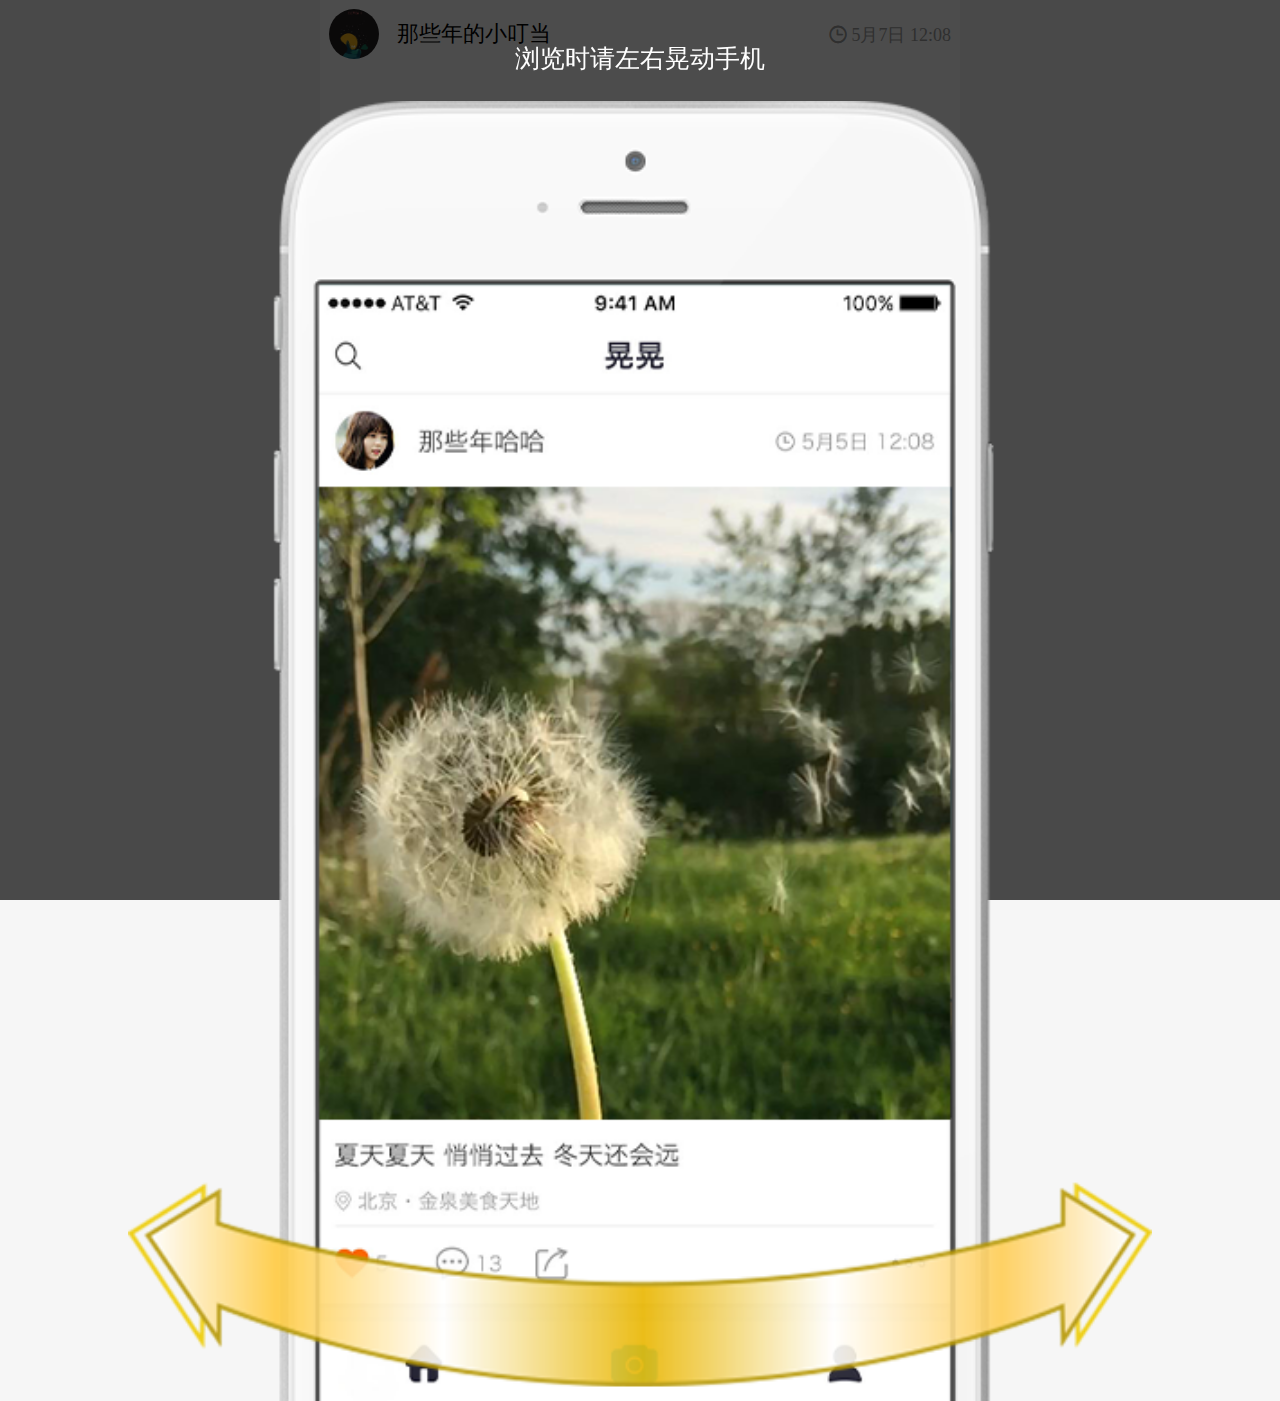
==== index.html @ 8414d69c "xxxfwsedf" ====
<!DOCTYPE html>
<html>

	<head>
		<meta charset="utf-8" />
		<meta content="width=device-width,initial-scale=1.0,maximum-scale=1.0,user-scalable=no" name="viewport">
		<meta content="yes" name="apple-mobile-web-app-capable">
		<meta content="black" name="apple-mobile-web-app-status-bar-style">
		<meta content="telephone=no" name="format-detection">
		<meta content="email=no" name="format-detection">
		<link rel="stylesheet" type="text/css" href="css/style.css" />
	</head>

	<body class="bk-grey">
		<div class="wrap">
			<div class="detail-header  clearfix">
				<div class="detail-header-mes">
					<div class="detail-header-mes-img img-circle">
						<img src="images/header.jpg" class="img-responsive">
					</div>
					那些年的小叮当
   				</div>
				<p class="detail-header-mes-time">
					<span class="iconfont icon-time"></span> 5月7日 12:08
				</p>
			</div>
			<div class="detail-canvasbox pr clearfix">
				<canvas id="canvas" class="canvas" width="" height=""></canvas>
				<div class="pa loadingbox" id="loadingbox">
					<img src="http://7xl619.com1.z0.glb.clouddn.com/load.gif?timer=2016" class="img-responsive">
				</div>
			</div>
			<div class="detail-title">
				<h1>夏天过去了 ，秋天马上就要来了</h1>
				<p><span class="iconfont icon-position"></span>北京·金泉美食天地</p>
			</div>
			<div class="blank1"></div>
			<div class="comments-list clearfix">
				<h2 class="comments-number">评论4</h2>
				<ul>
					<li class="clearfix">
						<div class="col-xs-2">
							<div class="comments-head-img img-circle"><img src="images/header.jpg" alt="" class="img-responsive" /></div>
						</div>
						<div class="col-xs-10">
							<div class="comments-header">
								<h3>农夫三全</h3>
								<time>5-5 13:20</time>
							</div>
							<p>哎呦，不错啊,我带我阿斯顿和覅对方hi豆腐花覅好地方安徽被查出的</p>
						</div>
					</li>
					<li class="clearfix">
						<div class="col-xs-2">
							<div class="comments-head-img img-circle"><img src="images/header.jpg" alt="" class="img-responsive" /></div>
						</div>
						<div class="col-xs-10">
							<div class="comments-header">
								<h3>农夫三全</h3>
								<time>5-5 13:20</time>
							</div>
							<p>哎呦，不错啊,我带我阿斯顿和覅对方hi豆腐花覅好地方安徽被查出的</p>
						</div>
					</li>
					<li class="clearfix">
						<div class="col-xs-2">
							<div class="comments-head-img img-circle"><img src="images/header.jpg" alt="" class="img-responsive" /></div>
						</div>
						<div class="col-xs-10">
							<div class="comments-header">
								<h3>农夫三全</h3>
								<time>5-5 13:20</time>
							</div>
							<p>哎呦，不错啊,我带我阿斯顿和覅对方hi豆腐花覅好地方安徽被查出的</p>
						</div>
					</li>
					<li class="clearfix">
						<div class="col-xs-2">
							<div class="comments-head-img img-circle"><img src="images/header.jpg" alt="" class="img-responsive" /></div>
						</div>
						<div class="col-xs-10">
							<div class="comments-header">
								<h3>农夫三全<span>回复</span>康师傅</h3>
								<time>5-5 13:20</time>
							</div>
							<p>哎呦，不错啊,我带我阿斯顿和覅对方hi豆腐花覅好地方安徽被查出的</p>
						</div>
					</li>
				</ul>
			</div>
			<div class="blank1"></div>
			<div class="down-btn footer-down-btn">
					立即下载
				</div>
				<div class="blank1"></div>
		</div>
		
		
		<!--<div class="fixed-footer pf">
			<div class="footer-box pr">
				<div class="footer-logo">
					<img src='images/footer_logo.png' class="img-responsive">
				</div>
				<h3>晃晃</h3>
				<p>换个角度发现不同</p>
				<div class="down-btn pa">
					立即下载
				</div>
			</div>

		</div>-->
  <script src="js/zeptoandtouch.js" type="text/javascript" charset="utf-8"></script>
  <script src="js/jquery.cookie.js" type="text/javascript"></script>
		<script type="text/javascript" src="js/orientation.js"></script>
		<script>
			var myimgarr = ["http://7xl619.com1.z0.glb.clouddn.com/sHVcBqxIZ7cC_0.jpg",
				"http://7xl619.com1.z0.glb.clouddn.com/sHVcBqxIZ7cC_1.jpg",
				"http://7xl619.com1.z0.glb.clouddn.com/sHVcBqxIZ7cC_2.jpg",
				"http://7xl619.com1.z0.glb.clouddn.com/sHVcBqxIZ7cC_3.jpg",
				"http://7xl619.com1.z0.glb.clouddn.com/sHVcBqxIZ7cC_4.jpg",
				"http://7xl619.com1.z0.glb.clouddn.com/sHVcBqxIZ7cC_5.jpg",
				"http://7xl619.com1.z0.glb.clouddn.com/sHVcBqxIZ7cC_6.jpg",
				"http://7xl619.com1.z0.glb.clouddn.com/sHVcBqxIZ7cC_7.jpg",
				"http://7xl619.com1.z0.glb.clouddn.com/sHVcBqxIZ7cC_8.jpg",
				"http://7xl619.com1.z0.glb.clouddn.com/sHVcBqxIZ7cC_9.jpg",
				"http://7xl619.com1.z0.glb.clouddn.com/sHVcBqxIZ7cC_10.jpg",
				"http://7xl619.com1.z0.glb.clouddn.com/sHVcBqxIZ7cC_11.jpg",
				"http://7xl619.com1.z0.glb.clouddn.com/sHVcBqxIZ7cC_12.jpg",
				"http://7xl619.com1.z0.glb.clouddn.com/sHVcBqxIZ7cC_13.jpg",
				"http://7xl619.com1.z0.glb.clouddn.com/sHVcBqxIZ7cC_14.jpg",
				"http://7xl619.com1.z0.glb.clouddn.com/sHVcBqxIZ7cC_15.jpg"
			]
			var imgarrshow = new imgArrShow(myimgarr)
			imgarrshow.init()
			var promptMes=new promptMes()
			promptMes.mobile.first()
		</script>

	</body>

</html>
---- css/style.css ----
*{margin: 0; padding: 0; font-family:verdana;
   /*处理BUG*/
    -webkit-tap-highlight-color: transparent;  
    -webkit-appearance: none;   
    }
a{ text-decoration: none;}
li{ list-style: none;}
a:hover{
  
}

/*全局设置字号*/
html{font-size:10px}
@media screen and (min-width:320px) and (max-width:375px){html{font-size:13px}}
@media screen and (min-width:376px) and (max-width:414px){html{font-size:15px}}
@media screen and (min-width:415px) {html{font-size:18px}}
/*开启硬件加速*/
.Ac{
   -webkit-transform: translate3d(0, 0, 0);
   -moz-transform: translate3d(0, 0, 0);
   -ms-transform: translate3d(0, 0, 0);
   transform: translate3d(0, 0, 0);
}

/*常用配置*/
.wrap{ max-width: 640px; margin: auto;}
.bk-grey{ background: #F6F6F6;}
.clearfix:after {
content: "."; 
display: block; 
height: 0; 
clear: both; 
visibility: hidden;
}
.hidden{ display: none;}
.clear{clear: both;}
.img-responsive{ display: block;max-width: 100%;height: auto; margin: auto;}
.img-circle{border-radius:50%}
.text-left{text-align:left}
.text-right{text-align:right}
.text-center{text-align:center}
.row {
  width: 100%;
  clear: both;
}
.blank05{ height: 0.5rem;clear: both; overflow: hidden;}
.blank1{ height: 1rem;clear: both; overflow: hidden;}
.blank2{ height: 2rem;clear: both; overflow: hidden;}
.bk-white{ background: #FFFFFF;}
.bkgray{ background: #f6f6f6;}
.color-red{color: #FF6666;}



.pr{ position: relative;}
.pa{ position: absolute;}
.pf{ position: fixed;}
.col-xs-1,.col-xs-10,.col-xs-11,.col-xs-12,.col-xs-2,.col-xs-3,.col-xs-4,.col-xs-5,.col-xs-6,.col-xs-7,.col-xs-8,.col-xs-9
{float:left}
.col-xs-12{width:100%}
.col-xs-11{width:91.66666667%}
.col-xs-10{width:83.33333333%}
.col-xs-9{width:75%}
.col-xs-8{width:66.66666667%}
.col-xs-7{width:58.33333333%}
.col-xs-6{width:50%}
.col-xs-5{width:41.66666667%}
.col-xs-4{width:33.33333333%}
.col-xs-3{width:25%}
.col-xs-2{width:16.66666667%}
.col-xs-1{width:8.33333333%}
.col-xs-offset-12 {margin-left: 100%;}
.col-xs-offset-11 {margin-left: 91.66666667%;}
.col-xs-offset-10 {margin-left: 83.33333333%;}
.col-xs-offset-9 {margin-left: 75%;}
.col-xs-offset-8 {margin-left: 66.66666667%;}
.col-xs-offset-7 {margin-left: 58.33333333%;}
.col-xs-offset-6 {margin-left: 50%;}
.col-xs-offset-5 {margin-left: 41.66666667%;}
.col-xs-offset-4 {margin-left: 33.33333333%;}
.col-xs-offset-3 {margin-left: 25%;}
.col-xs-offset-2 {margin-left: 16.66666667%;}
.col-xs-offset-1 {margin-left: 8.33333333%;}
.col-xs-offset-0 {margin-left: 0;}
h1,h2,h3,h4,h5,h6{ font-weight: normal; }

@font-face {font-family: "iconfont";
  src: url('../fonts/iconfont.ttf?t=146355770') format('truetype');/* chrome, firefox, opera, Safari, Android, iOS 4.2+*/
}

.iconfont {
  font-family:"iconfont" !important;
  font-size:16px;
  font-style:normal;
  -webkit-font-smoothing: antialiased;
  -webkit-text-stroke-width: 0.2px;
  -moz-osx-font-smoothing: grayscale;
}
.icon-time:before { content: "\e600"; }
.icon-position:before { content: "\e602"; }

.canvas {background: #fdfdfd;cursor: ew-resize;}
.loadingbox{  width: 100%;  height: 100%; top: 0px; left: 0px;  background: #fefefe; z-index: 101;}
.loadingbox img{ width: 20%; display: block; margin: 10rem  auto;}
#canvasbk{cursor: ew-resize; top: 0px;left: 0px; z-index: 100; width: 100%;}

.detail-header{ padding:0.5rem; background: #FFFFFF; }
.detail-header-mes .detail-header-mes-img  { width: 2.8rem; height:2.8rem ;  float: left; overflow: hidden; margin-right: 1rem;}
.detail-header-mes { line-height:2.8rem; font-size: 1.2rem; float: left;}
.detail-header-mes-time{ float: right; line-height: 2.8rem; color: #9f9f9f;}
.detail-header-mes-time span{ font-weight: bold; font-size: 1rem;}
 
 .detail-title { padding:0.5rem  0.5rem 0.7rem;background: #FFFFFF;}
.detail-title h1{ font-size: 1.2rem; line-height: 2.2rem;}
.detail-title p{ color: #9f9f9f;}
.detail-title  p span{ font-size: 0.9rem; }

.comments-list{ background: #FFFFFF;}
.comments-number{  padding: 0.5rem; line-height: 1.6rem; font-size: 1.2rem; border-bottom: #E0E0E0 solid 1px; }
.comments-list ul li { padding: 0.5rem 0rem; border-bottom: #E0E0E0 solid 1px;}
.comments-list ul li .comments-head-img{ width: 3.0rem; height: 3.0rem;  overflow: hidden; margin: auto;}
.comments-list ul li p {color: #414141; margin-top: 0.2rem;}
.comments-header h3{ line-height: 1.2rem; color: #414141; font-size: 1.1rem;}
.comments-header h3 span{ color: #9F9F9F;}
.comments-header time{font-size: 0.8rem; color: #9f9f9f; line-height:0.8rem ;}




 .fixed-footer{ background: url(../images/bk70.png); width: 100%; height: 4rem;  bottom: 0px;}
.footer-box{ width: 96%; max-width: 615px; margin: auto; padding: 0.5rem 2%;}
.footer-logo{ width: 3rem; height: 3rem; float: left; margin-right: 1rem;}
.footer-box h3{ color: #5189ff; font-size: 1.2rem; line-height: 1.8rem; }
.footer-box p { color: #FFFFFF; font-size: 0.9rem;}

.down-btn{  right: 10px; top: 0.7rem;   background: #5189ff;  color: #FFFFFF; height: 2.6rem; overflow: hidden; padding: 0px 1rem; line-height: 2.6rem;border-radius: 4px; }
.footer-down-btn{width: 30%; margin: auto;text-align: center;}

.mobile-fixed-promot-bk{ background: url(../images/bk70.png); width: 100%; height: 100%; top: 0px; z-index: 1000000;}

.mobile-fixed-promot-box { width: 100%; height: 100%; top: 0PX; z-index: 100000000;}
.mobile-fixed-promot-box h2{ font-size: 1.4rem; line-height: 2.6rem; margin: 2rem auto 1rem; text-align: center; color: #FFFFFF;} 
.mobile-fixed-promot-box img{  width: 80%; display: block; margin: auto;}
.mobile-fixed-promot-btn{ width:  26%; margin:2rem auto; text-align: center;}
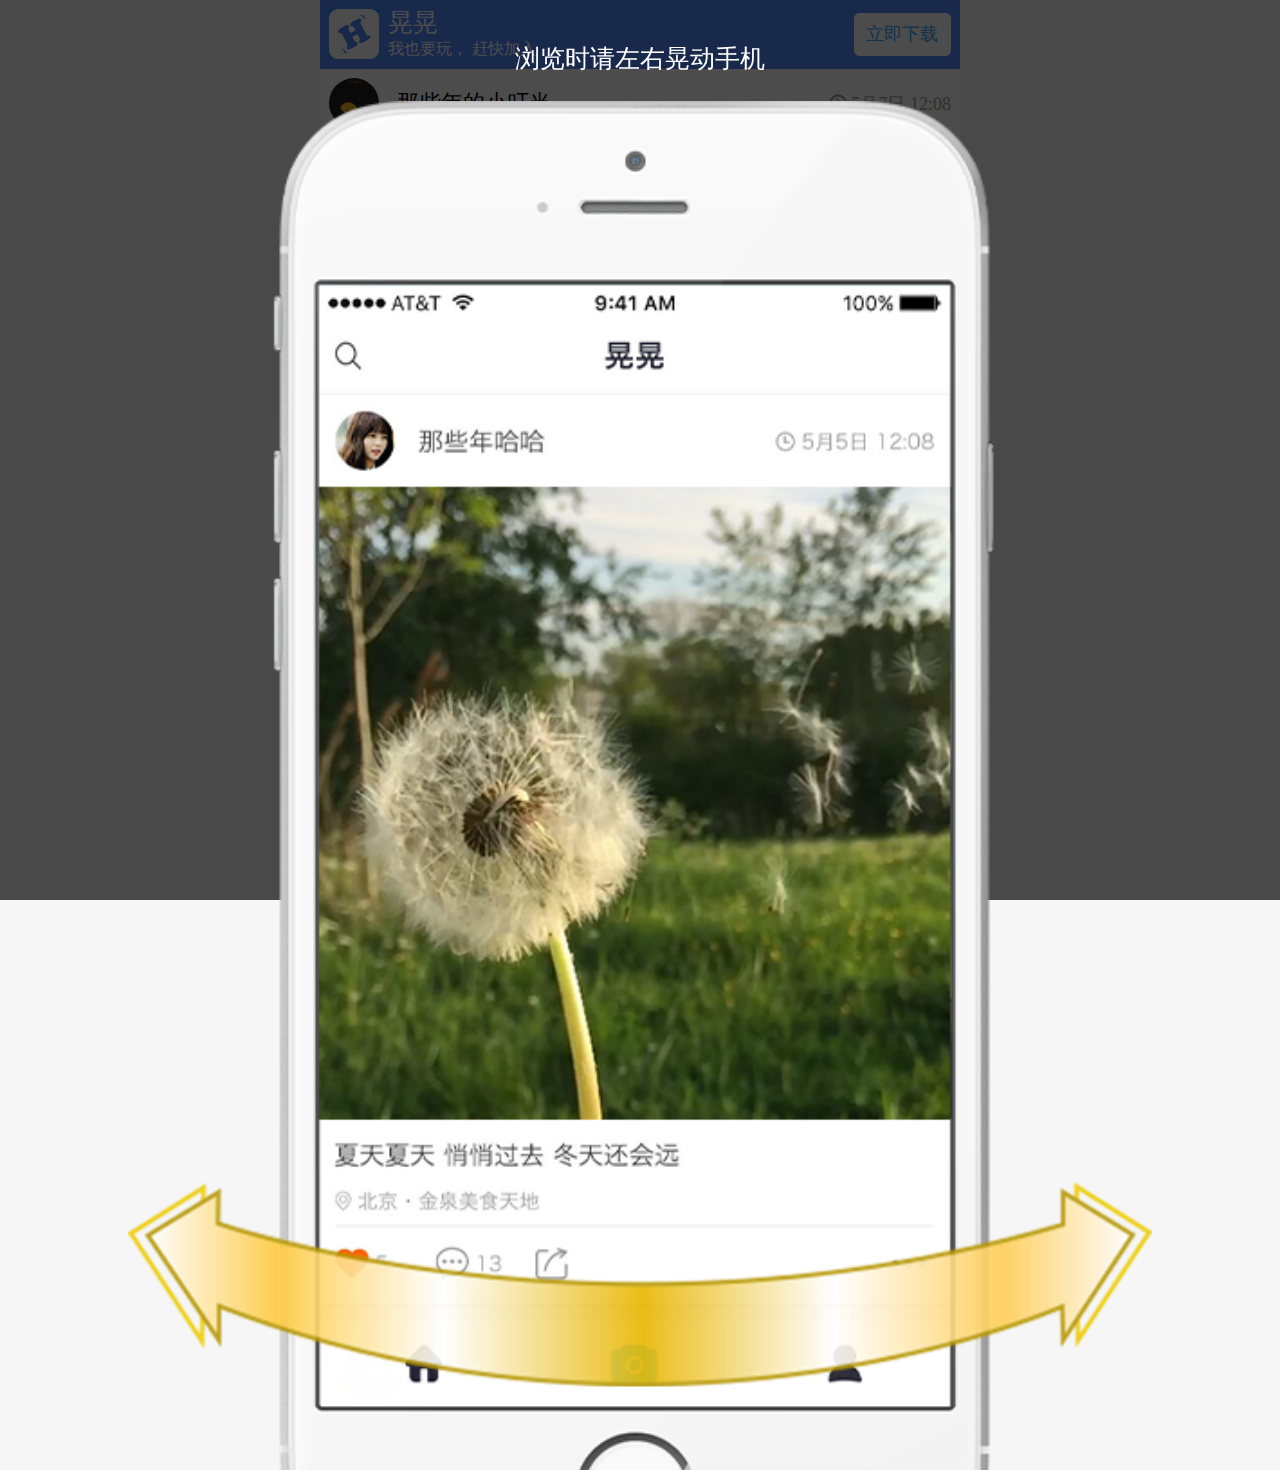
==== commit 7d059bc1: "xxfw" ====
--- a/index.html
+++ b/index.html
@@ -13,6 +13,13 @@
 
 	<body class="bk-grey">
 		<div class="wrap">
+			<header class="top-down-bar clearfix pr">
+				<img src="images/huang-logo.jpg">
+				<h4>晃晃</h4>
+				<p>我也要玩， 赶快加入</p>
+				<a href="javascript:void(0)" class="pa">立即下载</a>
+			</header>
+			
 			<div class="detail-header  clearfix">
 				<div class="detail-header-mes">
 					<div class="detail-header-mes-img img-circle">
@@ -90,7 +97,7 @@
 			</div>
 			<div class="blank1"></div>
 			<div class="down-btn footer-down-btn">
-					立即下载
+					下载晃晃
 				</div>
 				<div class="blank1"></div>
 		</div>
@@ -110,7 +117,7 @@
 
 		</div>-->
   <script src="js/zeptoandtouch.js" type="text/javascript" charset="utf-8"></script>
-  <script src="js/jquery.cookie.js" type="text/javascript"></script>
+  <script type="text/javascript" src="js/zepto.cookie.js" ></script>
 		<script type="text/javascript" src="js/orientation.js"></script>
 		<script>
 			var myimgarr = ["http://7xl619.com1.z0.glb.clouddn.com/sHVcBqxIZ7cC_0.jpg",
@@ -132,8 +139,14 @@
 			]
 			var imgarrshow = new imgArrShow(myimgarr)
 			imgarrshow.init()
+			
 			var promptMes=new promptMes()
-			promptMes.mobile.first()
+			if($.cookie('firstopen')!=="true"){
+				$.cookie('firstopen',"true")
+				promptMes.mobile.first()
+			}
+			//测试清空cookie操作
+           //$.cookie('firstopen',"")
 		</script>
 
 	</body>
--- a/css/style.css
+++ b/css/style.css
@@ -134,11 +134,17 @@
 .footer-box p { color: #FFFFFF; font-size: 0.9rem;}
 
 .down-btn{  right: 10px; top: 0.7rem;   background: #5189ff;  color: #FFFFFF; height: 2.6rem; overflow: hidden; padding: 0px 1rem; line-height: 2.6rem;border-radius: 4px; }
-.footer-down-btn{width: 30%; margin: auto;text-align: center;}
+.footer-down-btn{width: 30%; margin: auto;text-align: center; color: #FFFFFF;}
 
 .mobile-fixed-promot-bk{ background: url(../images/bk70.png); width: 100%; height: 100%; top: 0px; z-index: 1000000;}
 
 .mobile-fixed-promot-box { width: 100%; height: 100%; top: 0PX; z-index: 100000000;}
 .mobile-fixed-promot-box h2{ font-size: 1.4rem; line-height: 2.6rem; margin: 2rem auto 1rem; text-align: center; color: #FFFFFF;} 
 .mobile-fixed-promot-box img{  width: 80%; display: block; margin: auto;}
-.mobile-fixed-promot-btn{ width:  26%; margin:2rem auto; text-align: center;} 
+.mobile-fixed-promot-btn{ width:  26%; margin:1.5rem auto; text-align: center;} 
+
+.top-down-bar { background: #5189FF; padding: 0.5rem;}
+.top-down-bar img{ width: 2.8rem; height: 2.8rem; display: block; float: left;margin-right: 0.5rem;}
+.top-down-bar h4{ display: block; font-size: 1.4rem; color: #FFFFFF; line-height: 1.6rem;}
+.top-down-bar p{font-size: 0.9rem; color: #FFFFFF;}
+.top-down-bar  a{ display: block; height: 2.4rem; padding: 0px 0.7rem; line-height: 2.4rem;top: 0.7rem; right: 0.5rem; background: #FFFFFF; color: #37aaff; border-radius: 0.3rem;}
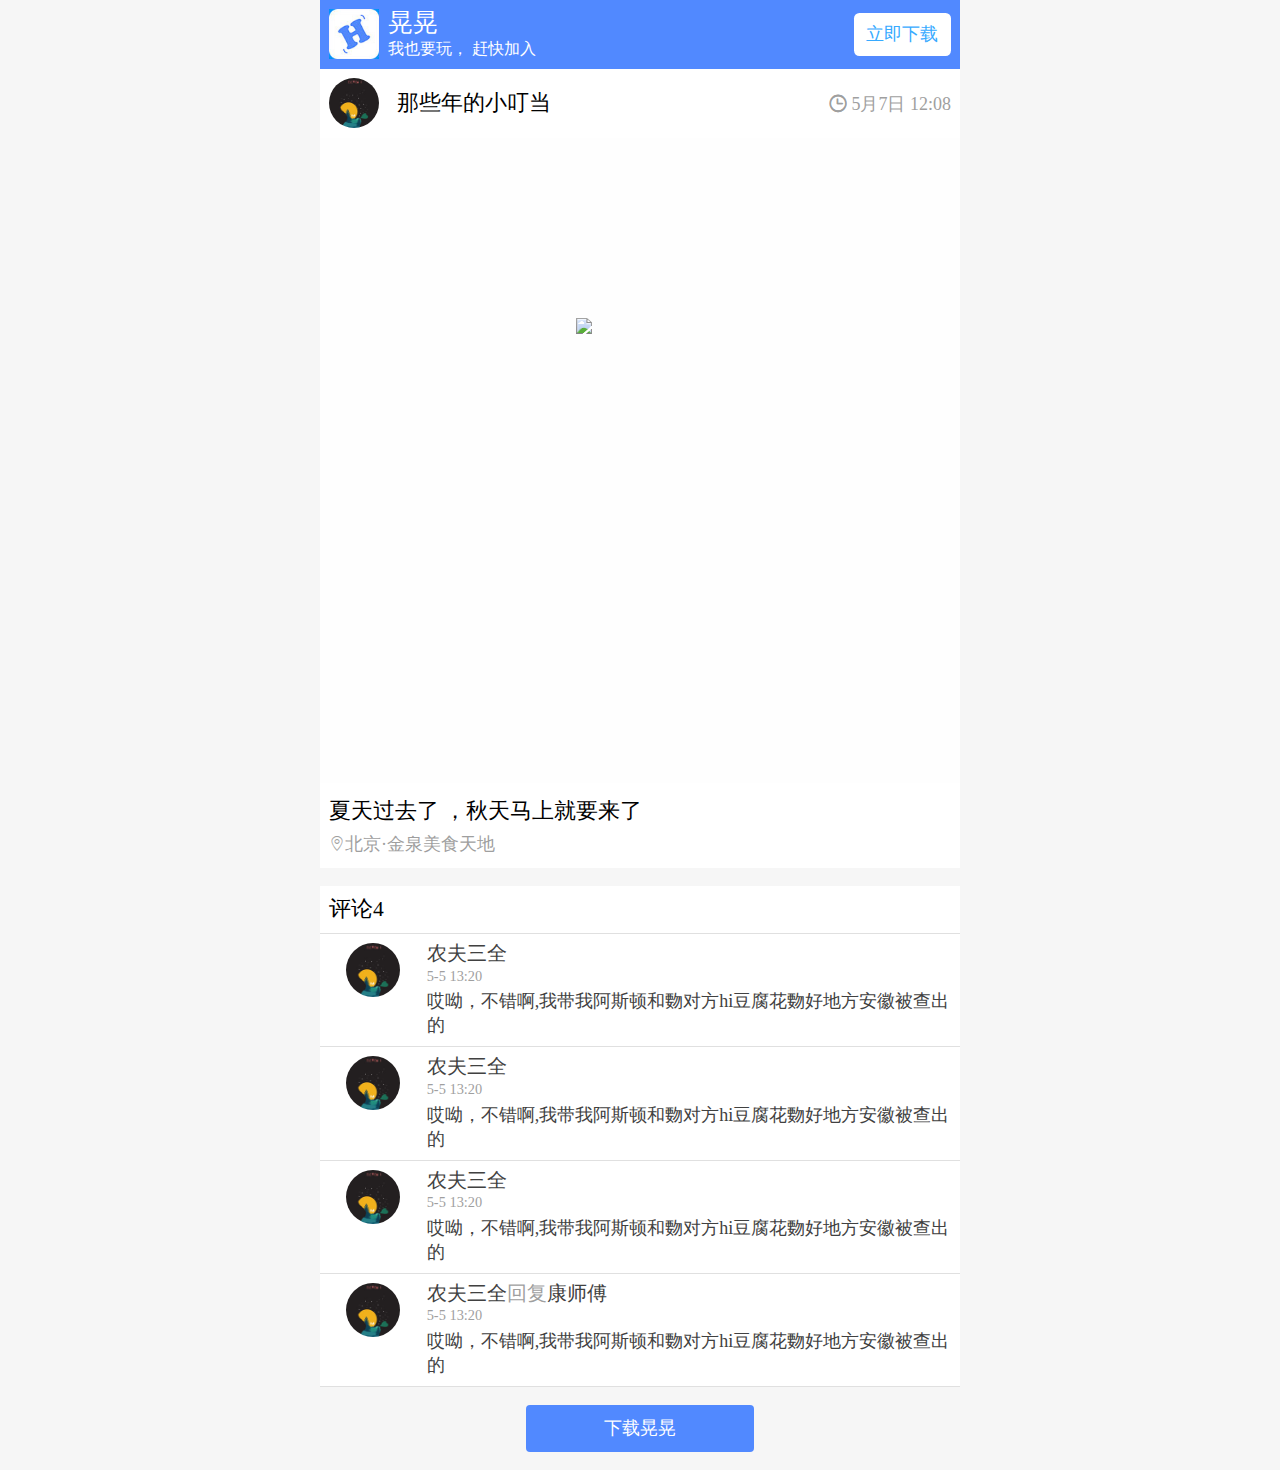
==== commit 740662b8: "23" ====
--- a/index.html
+++ b/index.html
@@ -137,7 +137,7 @@
 				"http://7xl619.com1.z0.glb.clouddn.com/sHVcBqxIZ7cC_14.jpg",
 				"http://7xl619.com1.z0.glb.clouddn.com/sHVcBqxIZ7cC_15.jpg"
 			]
-			var imgarrshow = new imgArrShow(myimgarr)
+			var imgarrshow = new imgArrShow(myimgarr,23)
 			imgarrshow.init()
 			
 			var promptMes=new promptMes()
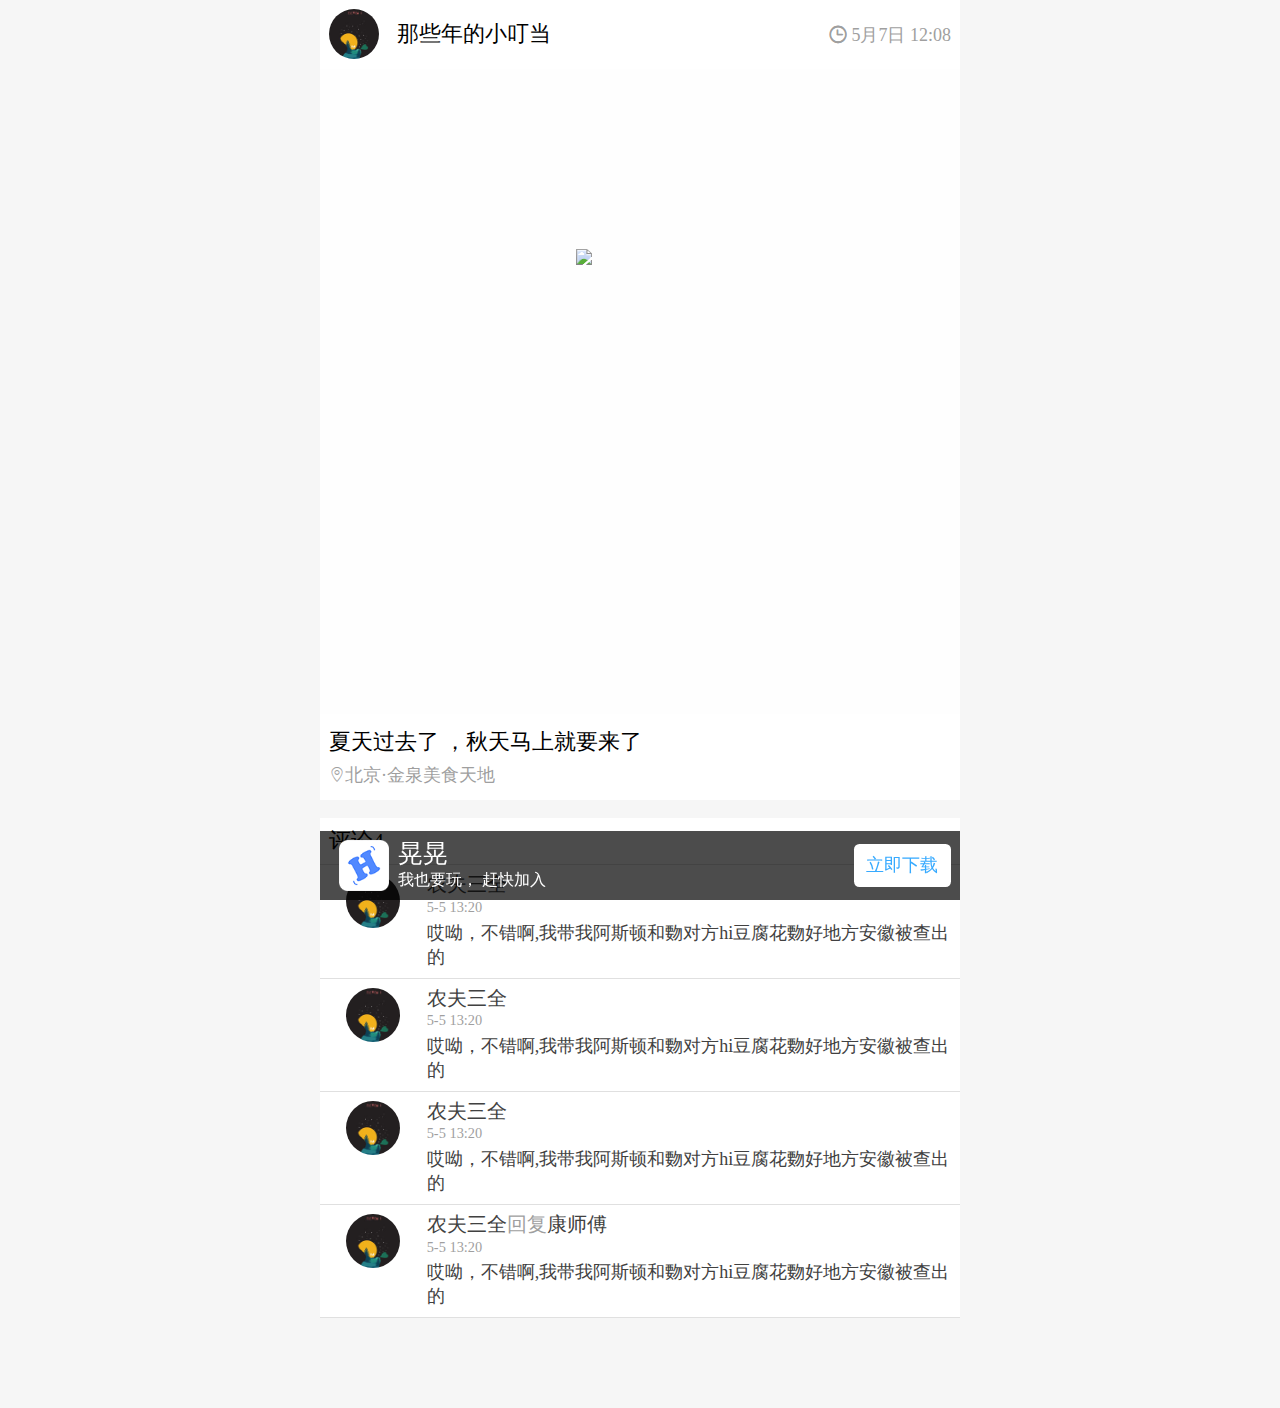
==== commit f685a6c6: "改版" ====
--- a/index.html
+++ b/index.html
@@ -13,26 +13,23 @@
 
 	<body class="bk-grey">
 		<div class="wrap">
-			<header class="top-down-bar clearfix pr">
-				<img src="images/huang-logo.jpg">
-				<h4>晃晃</h4>
-				<p>我也要玩， 赶快加入</p>
-				<a href="javascript:void(0)" class="pa">立即下载</a>
-			</header>
-			
+
 			<div class="detail-header  clearfix">
 				<div class="detail-header-mes">
 					<div class="detail-header-mes-img img-circle">
 						<img src="images/header.jpg" class="img-responsive">
 					</div>
 					那些年的小叮当
-   				</div>
+				</div>
 				<p class="detail-header-mes-time">
 					<span class="iconfont icon-time"></span> 5月7日 12:08
 				</p>
 			</div>
 			<div class="detail-canvasbox pr clearfix">
 				<canvas id="canvas" class="canvas" width="" height=""></canvas>
+				<div class="pa canvas-prompt-text" id="canvas-prompt-text">
+
+				</div>
 				<div class="pa loadingbox" id="loadingbox">
 					<img src="http://7xl619.com1.z0.glb.clouddn.com/load.gif?timer=2016" class="img-responsive">
 				</div>
@@ -95,31 +92,47 @@
 					</li>
 				</ul>
 			</div>
-			<div class="blank1"></div>
+			<!--<div class="blank1"></div>
 			<div class="down-btn footer-down-btn">
 					下载晃晃
 				</div>
-				<div class="blank1"></div>
+				<div class="blank1"></div>-->
 		</div>
-		
-		
-		<!--<div class="fixed-footer pf">
-			<div class="footer-box pr">
-				<div class="footer-logo">
-					<img src='images/footer_logo.png' class="img-responsive">
-				</div>
-				<h3>晃晃</h3>
-				<p>换个角度发现不同</p>
-				<div class="down-btn pa">
-					立即下载
-				</div>
-			</div>
-
+		<div class="blank1"></div>
+		<div class="blank2"></div>
+		<div class="blank2"></div>
+		<footer class="footer-down-bar clearfix pf" id="footer-fixed">
+			<img src="images/footer-fixed-logo.png">
+			<h4>晃晃</h4>
+			<p>我也要玩， 赶快加入</p>
+			<a href="javascript:void(0)" class="pa">立即下载</a>
+		</footer>
+
+		<!--<div class="fixed-footer pf">
+			<div class="footer-box pr">
+				<div class="footer-logo">
+					<img src='images/footer_logo.png' class="img-responsive">
+				</div>
+				<h3>晃晃</h3>
+				<p>换个角度发现不同</p>
+				<div class="down-btn pa">
+					立即下载
+				</div>
+			</div>
+
 		</div>-->
-  <script src="js/zeptoandtouch.js" type="text/javascript" charset="utf-8"></script>
-  <script type="text/javascript" src="js/zepto.cookie.js" ></script>
+		<script src="js/zeptoandtouch.js" type="text/javascript" charset="utf-8"></script>
 		<script type="text/javascript" src="js/orientation.js"></script>
 		<script>
+			//底部浮动 PC 处理
+			if(window.screen.width > 640) {
+				var footer_fixed = document.getElementById('footer-fixed');
+				footer_fixed.style.left = '50%';
+				footer_fixed.style.marginLeft = '-320px';
+				footer_fixed.style.padding = '0.5rem 19px';
+				document.getElementById('canvas-prompt-text').style.top='300px'
+			}
+
 			var myimgarr = ["http://7xl619.com1.z0.glb.clouddn.com/sHVcBqxIZ7cC_0.jpg",
 				"http://7xl619.com1.z0.glb.clouddn.com/sHVcBqxIZ7cC_1.jpg",
 				"http://7xl619.com1.z0.glb.clouddn.com/sHVcBqxIZ7cC_2.jpg",
@@ -136,17 +149,12 @@
 				"http://7xl619.com1.z0.glb.clouddn.com/sHVcBqxIZ7cC_13.jpg",
 				"http://7xl619.com1.z0.glb.clouddn.com/sHVcBqxIZ7cC_14.jpg",
 				"http://7xl619.com1.z0.glb.clouddn.com/sHVcBqxIZ7cC_15.jpg"
-			]
-			var imgarrshow = new imgArrShow(myimgarr,23)
-			imgarrshow.init()
-			
-			var promptMes=new promptMes()
-			if($.cookie('firstopen')!=="true"){
-				$.cookie('firstopen',"true")
-				promptMes.mobile.first()
-			}
+			];
+			var imgarrshow = new imgArrShow(myimgarr);
+			imgarrshow.init();
+
 			//测试清空cookie操作
-           //$.cookie('firstopen',"")
+			//$.cookie('firstopen',"")
 		</script>
 
 	</body>
--- a/css/style.css
+++ b/css/style.css
@@ -102,6 +102,7 @@
 .canvas {background: #fdfdfd;cursor: ew-resize;}
 .loadingbox{  width: 100%;  height: 100%; top: 0px; left: 0px;  background: #fefefe; z-index: 101;}
 .loadingbox img{ width: 20%; display: block; margin: 10rem  auto;}
+.canvas-prompt-text{ background: url(../images/bk70.png); height: 4rem; line-height: 4rem; z-index: 100; color: #FFFFFF;  text-align: center;  width: 100%; top: 12rem; font-size: 1.3rem;}
 #canvasbk{cursor: ew-resize; top: 0px;left: 0px; z-index: 100; width: 100%;}
 
 .detail-header{ padding:0.5rem; background: #FFFFFF; }
@@ -143,8 +144,9 @@
 .mobile-fixed-promot-box img{  width: 80%; display: block; margin: auto;}
 .mobile-fixed-promot-btn{ width:  26%; margin:1.5rem auto; text-align: center;} 
 
-.top-down-bar { background: #5189FF; padding: 0.5rem;}
-.top-down-bar img{ width: 2.8rem; height: 2.8rem; display: block; float: left;margin-right: 0.5rem;}
-.top-down-bar h4{ display: block; font-size: 1.4rem; color: #FFFFFF; line-height: 1.6rem;}
-.top-down-bar p{font-size: 0.9rem; color: #FFFFFF;}
-.top-down-bar  a{ display: block; height: 2.4rem; padding: 0px 0.7rem; line-height: 2.4rem;top: 0.7rem; right: 0.5rem; background: #FFFFFF; color: #37aaff; border-radius: 0.3rem;}
+.footer-down-bar { background:url(../images/bk70.png); padding: 0.5rem 3%;   bottom: 0px; width: 94%; max-width: 602px; }
+.footer-down-bar img{ width: 2.8rem; height: 2.8rem; display: block; float: left;margin-right: 0.5rem;}
+.footer-down-bar h4{ display: block; font-size: 1.4rem; color: #FFFFFF; line-height: 1.6rem;}
+.footer-down-bar p{font-size: 0.9rem; color: #FFFFFF;}
+.footer-down-bar  a{ display: block; height: 2.4rem; padding: 0px 0.7rem; line-height: 2.4rem;top: 0.7rem; right: 0.5rem; background: #FFFFFF; color: #37aaff; border-radius: 0.3rem;}
+
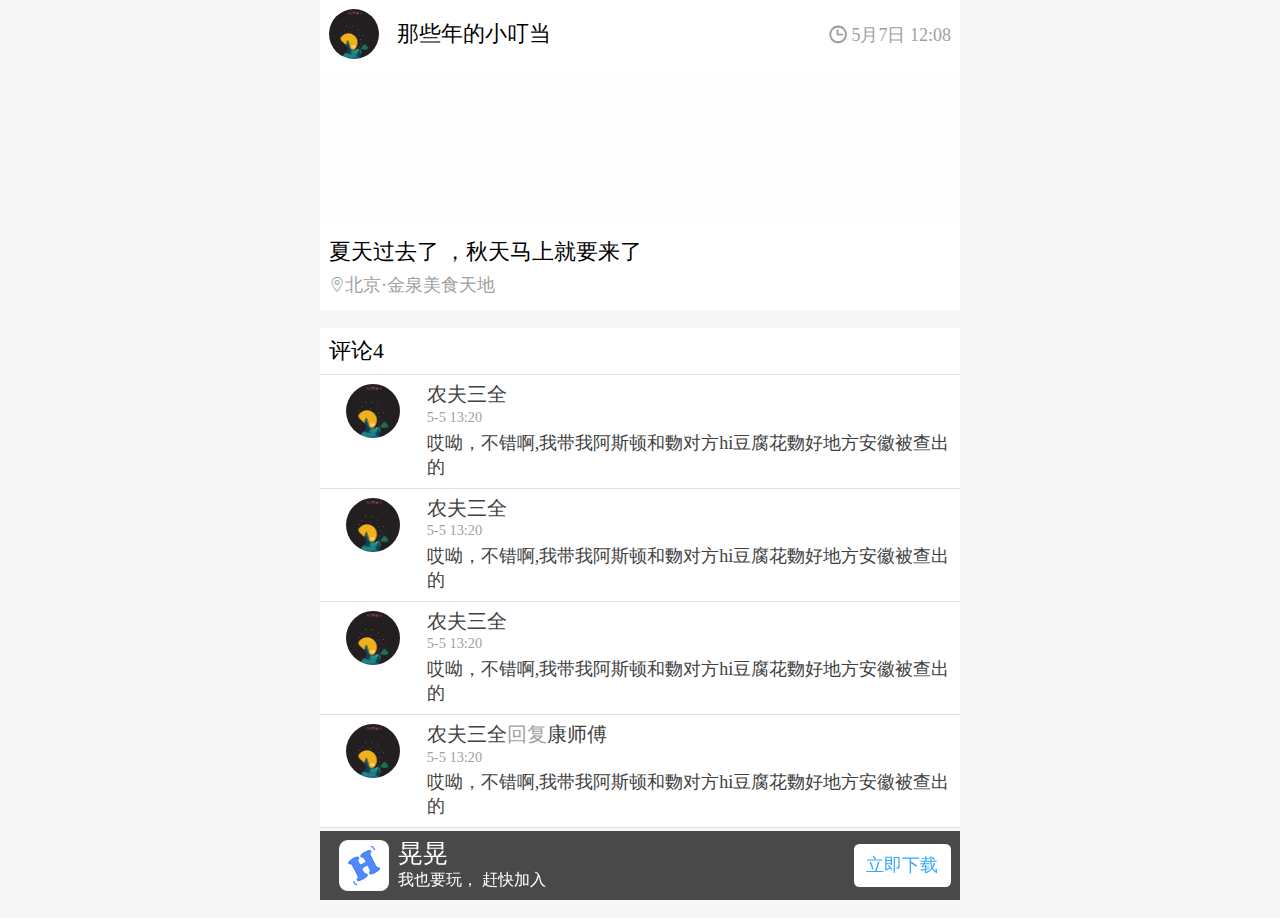
==== commit 07f403ea: "高度自适应" ====
--- a/index.html
+++ b/index.html
@@ -94,7 +94,9 @@
 			</div>
 			<!--<div class="blank1"></div>
 			<div class="down-btn footer-down-btn">
+				<a href="#">
 					下载晃晃
+					</a>
 				</div>
 				<div class="blank1"></div>-->
 		</div>
@@ -130,10 +132,10 @@
 				footer_fixed.style.left = '50%';
 				footer_fixed.style.marginLeft = '-320px';
 				footer_fixed.style.padding = '0.5rem 19px';
-				document.getElementById('canvas-prompt-text').style.top='300px'
+				document.getElementById('canvas-prompt-text').style.top='300px';
 			}
 
-			var myimgarr = ["http://7xl619.com1.z0.glb.clouddn.com/sHVcBqxIZ7cC_0.jpg",
+			var myimgarr = ["http://7xl619.com1.z0.glb.clouddn.com/1.jpg",
 				"http://7xl619.com1.z0.glb.clouddn.com/sHVcBqxIZ7cC_1.jpg",
 				"http://7xl619.com1.z0.glb.clouddn.com/sHVcBqxIZ7cC_2.jpg",
 				"http://7xl619.com1.z0.glb.clouddn.com/sHVcBqxIZ7cC_3.jpg",
@@ -148,13 +150,11 @@
 				"http://7xl619.com1.z0.glb.clouddn.com/sHVcBqxIZ7cC_12.jpg",
 				"http://7xl619.com1.z0.glb.clouddn.com/sHVcBqxIZ7cC_13.jpg",
 				"http://7xl619.com1.z0.glb.clouddn.com/sHVcBqxIZ7cC_14.jpg",
-				"http://7xl619.com1.z0.glb.clouddn.com/sHVcBqxIZ7cC_15.jpg"
-			];
+				"http://7xl619.com1.z0.glb.clouddn.com/sHVcBqxIZ7cC_15.jpg"];
 			var imgarrshow = new imgArrShow(myimgarr);
 			imgarrshow.init();
 
-			//测试清空cookie操作
-			//$.cookie('firstopen',"")
+
 		</script>
 
 	</body>
--- a/css/style.css
+++ b/css/style.css
@@ -101,8 +101,8 @@
 
 .canvas {background: #fdfdfd;cursor: ew-resize;}
 .loadingbox{  width: 100%;  height: 100%; top: 0px; left: 0px;  background: #fefefe; z-index: 101;}
-.loadingbox img{ width: 20%; display: block; margin: 10rem  auto;}
-.canvas-prompt-text{ background: url(../images/bk70.png); height: 4rem; line-height: 4rem; z-index: 100; color: #FFFFFF;  text-align: center;  width: 100%; top: 12rem; font-size: 1.3rem;}
+.loadingbox img{ width: 20%; display: none;   margin:   auto ;}
+.canvas-prompt-text{ background: url(../images/bk70.png); height: 4rem; line-height: 4rem; z-index: 100; color: #FFFFFF;  text-align: center;  width: 100%; top: 12rem; font-size: 1.3rem; display: none;}
 #canvasbk{cursor: ew-resize; top: 0px;left: 0px; z-index: 100; width: 100%;}
 
 .detail-header{ padding:0.5rem; background: #FFFFFF; }
@@ -136,12 +136,12 @@
 
 .down-btn{  right: 10px; top: 0.7rem;   background: #5189ff;  color: #FFFFFF; height: 2.6rem; overflow: hidden; padding: 0px 1rem; line-height: 2.6rem;border-radius: 4px; }
 .footer-down-btn{width: 30%; margin: auto;text-align: center; color: #FFFFFF;}
-
+.footer-down-btn a{ color: #FFFFFF; }
 .mobile-fixed-promot-bk{ background: url(../images/bk70.png); width: 100%; height: 100%; top: 0px; z-index: 1000000;}
 
-.mobile-fixed-promot-box { width: 100%; height: 100%; top: 0PX; z-index: 100000000;}
-.mobile-fixed-promot-box h2{ font-size: 1.4rem; line-height: 2.6rem; margin: 2rem auto 1rem; text-align: center; color: #FFFFFF;} 
-.mobile-fixed-promot-box img{  width: 80%; display: block; margin: auto;}
+.mobile-fixed-promot-box { width: 100%; height: 100%; top: 0px; z-index: 100000000;}
+.mobile-fixed-promot-box h2{ font-size: 1.4rem; line-height: 2.6rem; margin: 1.5rem auto 1rem; text-align: center; color: #FFFFFF;} 
+.mobile-fixed-promot-box img{  width: 70%; display: block; margin: auto; max-width:448px ;}
 .mobile-fixed-promot-btn{ width:  26%; margin:1.5rem auto; text-align: center;} 
 
 .footer-down-bar { background:url(../images/bk70.png); padding: 0.5rem 3%;   bottom: 0px; width: 94%; max-width: 602px; }
